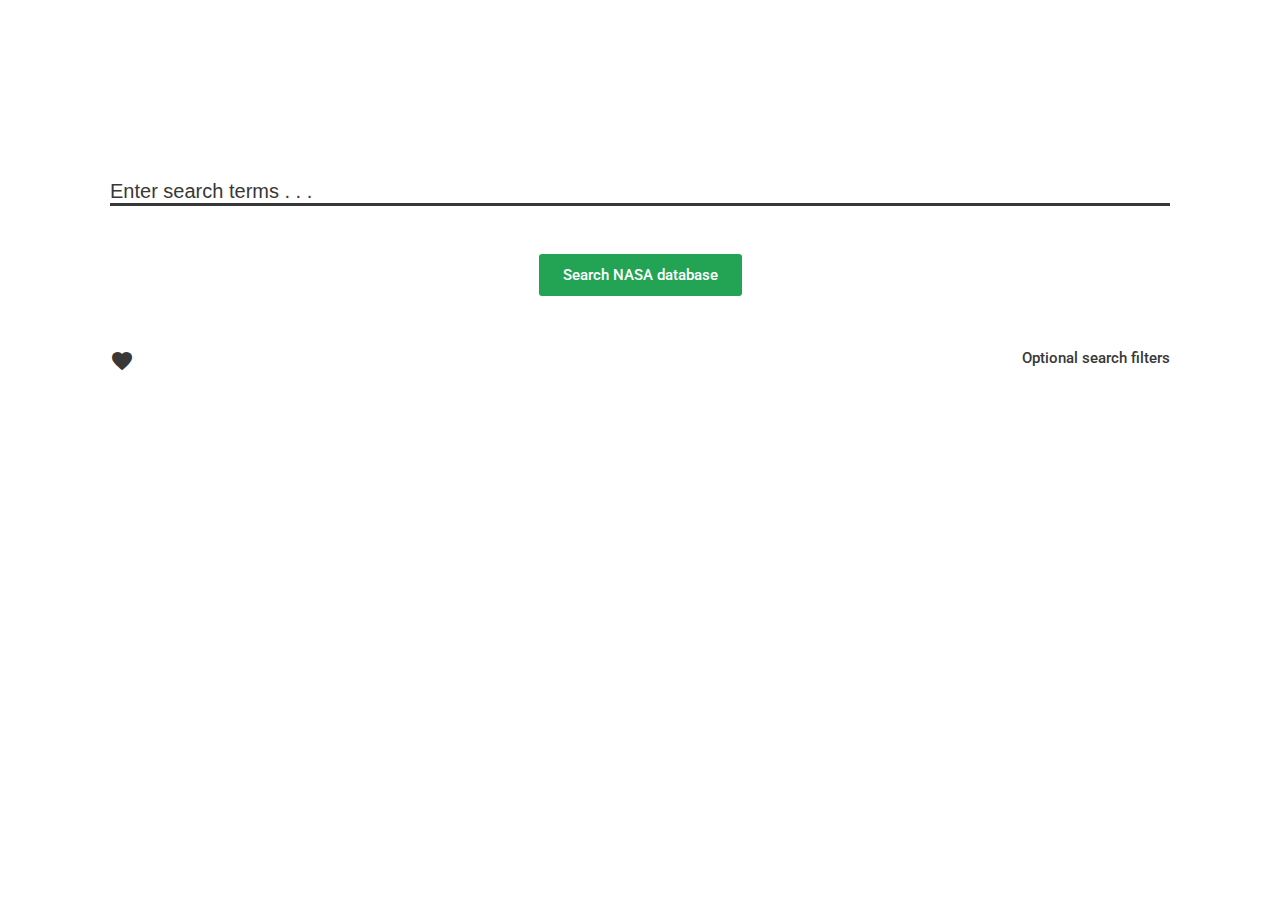
==== NasaWebApi.html @ d0678ba8 "initial commit" ====
<html>
    <head>
        <link rel="stylesheet"
            href="https://fonts.googleapis.com/icon?family=Material+Icons">
        <link rel="stylesheet" href="NasaWebApi.css">
        <script
            src="https://ajax.googleapis.com/ajax/libs/jquery/3.4.1/jquery.min.js"></script>
        <script src="NasaWebApi.js"></script>
    </head>

    <body>
        <div id="body-container">
            <div class="widget-container">
                <center>
                    <input class="text-input" id="searchform"
                        value="Enter search terms . . .">
                </center>
            </div>
            <div class="widget-container button-wrapper">
                <center>
                    <a href="#" class="button"
                        role="button" id="button-nasa-api">
                        <span class="button-text">Search NASA database</span>
                    </a>
                </center>
            </div>
            <div class="widget-container">
                <div id="search-modal" class="modal">
                    <!-- Modal content -->
                    <div id="search-modal-content" class="modal-content">
                        <center>
                            <span id="search-close" class="close">×</span>
                            <div id="search-modal-title">Optional
                                search filters</div>

                            <div class="search-filter-text">Year bounds: </div>
                            <div class="search-description">The start and end
                                years as a bound for your search. You can
                                specify one, both, or neither.</div>
                            <input id="search-modal-start-date-created"
                                class="text-input search-text-input"
                                onfocus="this.value=''">
                            <input id="search-modal-end-date-created"
                                class="text-input search-text-input"
                                onfocus="this.value=''">
                            <div class="search-filter-text">Center: </div>
                            <div class="search-description">The NASA center
                                associated with your search.</div>
                            <input id="search-modal-center" class="text-input
                                search-text-input"
                                onfocus="this.value=''">
                            <div class="search-filter-text">Keywords: </div>
                            <div class="search-description">Separate your values
                                by commas.</div>
                            <input id="search-modal-keywords"
                                class="text-input search-text-input"
                                onfocus="this.value=''">
                        </center>
                        <div data-id="fcde912" class="elementor-element
                            elementor-element-fcde912 elementor-align-center
                            elementor-widget elementor-widget-button"
                            data-element_type="button.default"
                            id="apply-search-button">

                            <div class="elementor-widget-container">
                                <div class="elementor-button-wrapper">
                                    <a class="elementor-button-link
                                        elementor-button elementor-size-sm"
                                        role="button">
                                        <span
                                            class="elementor-button-content-wrapper">
                                            <span class="elementor-button-text">
                                                Apply
                                            </span>
                                        </span>
                                    </a>
                                </div>
                            </div>
                        </div>
                    </div>
                </div>
                <i class="material-icons" selected="false" id="favorites">favorite</i>
                <span id="clear-button-container">
                    <a class="text" id="clear-button">Clear favorites</a>
                </span>
                <span class="right-align">
                    <a class="text" id="optional-search-filters-text">Optional
                        search filters</a>
                </span>
            </div>
            <div class="widget-container">
                <div id="modal" class="modal">
                    <!-- Modal content -->
                    <div id="modal-content" class="modal-content">
                        <img id="modal-image" class="modal-media"
                            onerror="imgNotFound(this)">
                        <audio id="modal-audio" class="modal-media"
                            onerror="imgNotFound(this)" controls>
                            <source id="audio-source" type="audio/mpeg">
                            Your browser does not support the audio tag
                        </audio>
                        <video id="modal-video" class="modal-media"
                            onerror="imgNotFound(this)" controls>
                            <source id="video-source" type="video/mp4">
                            Your browser does not support the video tag
                        </video>
                        <span id="close-button" class="close">&times;</span>
                        <div id="modal-title" style="font-weight: 900;font-size:
                            60"></div>
                        <div id="modal-description"></div>
                        <span style="font-weight: 700;">Date created: </span>
                        <div id="modal-date-created"></div>
                        <span style="font-weight: 700;">Center: </span>
                        <div id="modal-center"></div>
                        <span style="font-weight: 700;">Keywords: </span>
                        <div id="modal-keywords"></div>
                        <i class="material-icons" id="favorite-button">favorite</i>
                        <!-- The following is the button -->
                        <div data-id="fcde912" class="elementor-element
                            elementor-element-fcde912
                            elementor-align-center elementor-widget
                            elementor-widget-button"
                            data-element_type="button.default"
                            id="find-similar-button">
                            <div class="elementor-widget-container">
                                <div class="elementor-button-wrapper">
                                    <a href="#" class="elementor-button-link
                                        elementor-button elementor-size-sm"
                                        role="button" id="button-nasa-api">
                                        <span
                                            class="elementor-button-content-wrapper">
                                            <span class="elementor-button-text">
                                                Find similar by keywords
                                            </span>
                                        </span>
                                    </a>
                                </div>
                            </div>
                        </div>


                    </div>

                </div>
            </div>
            <div class="widget-container">
                <link rel="stylesheet"
                    href="https://use.fontawesome.com/releases/v5.8.1/css/all.css"
                    integrity="sha384-50oBUHEmvpQ+1lW4y57PTFmhCaXp0ML5d60M1M7uH2+nqUivzIebhndOJK28anvf"
                    crossorigin="anonymous">
                <p id="metadata"></p>
                <p id="favorites-metadata"></p>
                <i id="prev-button" class="fas fa-arrow-left"
                    onclick="sendHTTP(goPrev(), parseResponse);"></i>
                <i id="next-button" class="fas fa-arrow-right"
                    onclick="sendHTTP(goNext(), parseResponse);"></i>
            </div>

            <!-- The grid to contain grid items -->
            <center>
                <div id="grid" class="grid">
                </div>
            </center>
            <center>
                <div id="favorite-grid" class="grid">
                </div>
            </center>
        </div>
    </body>

</html>
---- NasaWebApi.css ----
@import url('https://fonts.googleapis.com/css?family=Roboto&display=swap');
@import url('https://fonts.googleapis.com/icon?family=Material+Icons');
:root {
    --main: #23a455;
    --main-accent: #61ce70;
    --main-bg: #fefefe;
    --second: #383838;
    --second-accent: #808080;
}

/* ---- general ---- */

body {
    text-align: center;
}

* {
    text-decoration: none;
    margin: 0;
    padding: 0;
    font-weight: 500;
    font-size: 15px;
    color: var(--second);
}

#body-container {
    padding: 80px;
    padding-top: 150px;
}

.widget-container {
    padding: 30px;
    font-family: "Roboto", Sans-serif;
}

.button {
    background-color: var(--main);
    border-radius: 3px;
    transition: 0.3s;
    box-sizing: border-box;
    padding: 12px 24px;
}

.button:hover {
    background-color: var(--main-accent);
}

.button-text {
    color: white;
}

@keyframes borderForward {
    from {
        border-bottom-style: solid;
    }
    to {
        border-color: var(--main-accent);
    }
}

@keyframes borderBackward {
    from {
        border-color: var(--main-accent);
    }
    to {
        border-color: var(--second);
    }
}

.text-input {
    text-align: left;
    color: var(--second);
    border: none;
    border-bottom-style: solid;
    animation-name: borderBackward;
    animation-duration: 0.5s;
    animation-fill-mode: forwards;
}

.text-input:focus {
    outline: none;
    animation-name: borderForward;
    animation-duration: 0.5s;
    animation-fill-mode: forwards;
}

/* ---- search bar ---- */

#searchform {
    font-size: 20px;
    width: 100%;
}

/* ---- menu items ---- */

.text {
    color: var(--second);
    font-family: Roboto;
    font-weight: 500;
    font-size: 15px;
}

.right-align {
    text-align: right;
}

/* ---- search filter modal ---- */

#optional-search-filters-text {
    float: right;
    margin-top: 5px;
    transition: 0.25s ease-in-out;
}

#optional-search-filters-text:hover {
    color: var(--main-accent);
    cursor: pointer;
}

#search-modal-content {
    width: 60%;
    margin: 25% auto;
}

#search-modal-start-date-created {
    width: 20%;
}

#search-modal-end-date-created {
    width: 20%;
}

#search-modal-center {
    width: 41%;
}

#search-modal-keywords {
    width: 60%;
}

#search-modal-title {
    font-size: 25px;
    font-weight: 900;
    color: var(--main);
    padding-bottom: 15px;
    text-decoration: underline;
}

.search-filter-text {
    font-size: 20px;
    font-weight: bold;
    padding-bottom: 5px;
    padding-top: 10px;
}

.search-description {
    font-size: 15px;
    font-weight: 100;
    padding-bottom: 20px;
}

.search-filter-text, .search-description {
    color: var(--second);
}

#favorites {
    clear: left;
    float: left;
    margin-top: 5px;
}

#favorites[selected="false"] {
    color: var(--second);
    transition: 0.25s ease-in-out;
}

#favorites[selected="false"]:hover {
    color: var(--main-accent);
    cursor: pointer;
}

#favorites[selected="true"] {
    color: var(--main-accent);
}

#favorites[selected="true"]:hover {
    cursor: pointer;
}

#clear-button {
    opacity: 0;
    position: absolute;
    float: left;
    transition: 0.25s ease-in-out;
    display: inline-block;
    /*margin-left: 10px;*/
    margin-top: 5px;
    /*display: none;*/
}

#clear-button:hover {
    color: var(--main-accent);
    cursor: pointer;
}

/*clearfix */

.grid {
    column-count: 3;
    column-gap: 1em;
}

.grid:after {
    content: '';
    display: inline-block;
    clear: both;
}

/* ---- grid-item ---- */

.grid-item {
    background-color: #000000;
    opacity: 1;
    width: auto;
    height: auto;
    margin: 0 0 1em;
    transition: 0.3s;
    /*float: left;*/
    display: inline-block;
    cursor: pointer;
    /*border: 2px solid #333;*/
    /*border-color: hsla(0, 0%, 0%, 0.5);*/
    border-radius: 5px;
}

.grid-item:hover {
    box-shadow: 0px 0px 10px 4px rgba(0, 0, 0, 0.2);
    transform: scale(1.07);
    cursor: pointer;
}

.grid-item img {
    display: block;
    width: auto;
    object-fit: scale-down;
    border-radius: 5px;
    transition: 0.3s ease;
}

.grid-item:hover img {
    opacity: 0.3;
}

.grid-item .overlayTitle {
    display: none;
    transition: 0.3s linear;
    text-align: left;
    user-select: none;
    pointer-events: none;
}

.grid-item:hover .overlayTitle {
    display: block;
}

/* ---- Next and Previous ---- */

#next-button {
    display: none;
    color: var(--second);
    float: right;
    font-size: 30px;
    transition: 0.25s ease-in-out;
}

#next-button:hover {
    color: var(--main-accent);
    cursor: pointer;
}

#prev-button {
    display: none;
    color: var(--second);
    float: left;
    font-size: 30px;
    transition: 0.25s ease-in-out;
}

#prev-button:hover {
    color: var(--main-accent);
    cursor: pointer;
}

/* ---- The Modal (background) ---- */

.modal {
    display: none;
    /* Hidden by default */
    position: fixed;
    /* Stay in place */
    z-index: 10;
    /* Sit on top */
    left: 0;
    top: 0;
    width: 100%;
    /* Full width */
    height: 100%;
    /* Full height */
    /* Enable scroll if needed */
    background-color: rgb(0, 0, 0);
    /* Fallback color */
    background-color: rgba(0, 0, 0, 0.4);
    /* Black w/ opacity */
    -webkit-animation-name: fadeIn;
    /* Fade in the background */
    -webkit-animation-duration: 0.4s;
    animation-name: fadeIn;
    animation-duration: 0.4s
}

/* Modal Content/Box */

.modal-content {
    background-color: var(--main-bg);
    margin: 15% auto;
    /* 15% from the top and centered */
    padding: 20px;
    width: 80%;
    /* Could be more or less, depending on screen size */
    height: auto;
    overflow: auto;
    max-height: 600px;
    text-align: left;
    border-radius: 5px;
}

/*Style for media inside modal content*/

.modal-media {
    display: none;
    object-fit: scale-down;
    min-height: 400px;
    max-height: 400px;
    max-width: 400px;
    float: left;
    padding: 7px;
    padding-right: 14px;
}

.modal-media::after {
    content: "";
    clear: both;
    display: table;
}

/* The Close Button */

.close {
    color: #aaa;
    float: right;
    font-size: 28px;
    font-weight: bold;
    display: none;
}

.close:hover, .close:focus {
    color: black;
    text-decoration: none;
    cursor: pointer;
}

.overlay {
    width: auto;
    height: auto;
    opacity: 1;
    color: #000;
}

.grid-item:hover .overlay {
    opacity: 0.75;
}

.overlayTitle {
    color: white;
    font-size: auto;
    position: absolute;
    bottom: 0px;
    left: 10px;
}

#favorite-button[selected="false"] {
    /*display: none;*/
    color: var(--second);
    transition: 0.25s ease-in-out;
    /*float: left;*/
}

#favorite-button[selected="false"]:hover {
    color: var(--main-accent);
    cursor: pointer;
}

#favorite-button[selected="true"] {
    /*display: none;*/
    color: var(--main-accent);
    /*float: left;*/
}

#favorite-button[selected="true"]:hover {
    cursor: pointer;
}

#favorite-grid {
    display: none;
}
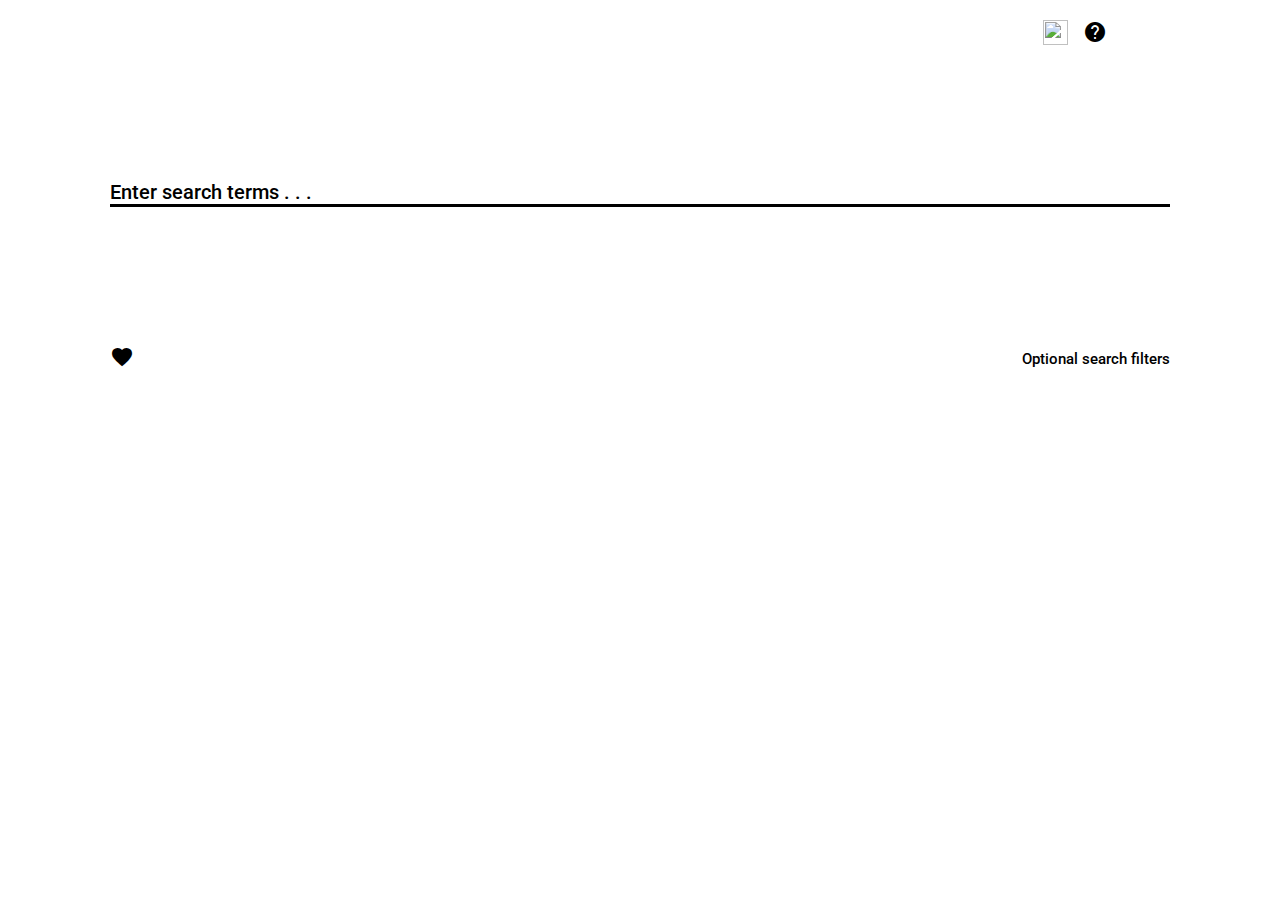
==== commit c43d75fb: "Style changes" ====
--- a/NasaWebApi.html
+++ b/NasaWebApi.html
@@ -1,171 +1,143 @@
 <html>
-    <head>
-        <link rel="stylesheet"
-            href="https://fonts.googleapis.com/icon?family=Material+Icons">
-        <link rel="stylesheet" href="NasaWebApi.css">
-        <script
-            src="https://ajax.googleapis.com/ajax/libs/jquery/3.4.1/jquery.min.js"></script>
-        <script src="NasaWebApi.js"></script>
-    </head>
 
-    <body>
-        <div id="body-container">
-            <div class="widget-container">
-                <center>
-                    <input class="text-input" id="searchform"
-                        value="Enter search terms . . .">
-                </center>
+<head>
+    <link rel="stylesheet" href="https://fonts.googleapis.com/icon?family=Material+Icons">
+    <link id="theme" rel="stylesheet" href="regularTheme.css">
+    <link rel="stylesheet" href="NasaWebApi.css">
+    <script src="https://ajax.googleapis.com/ajax/libs/jquery/3.4.1/jquery.min.js"></script>
+    <script src="NasaWebApi.js"></script>
+</head>
+
+<body>
+    <div id="header">
+        <div id="toggle-switch-ring">
+            <div id="toggle-switch" selected="false">
             </div>
-            <div class="widget-container button-wrapper">
-                <center>
-                    <a href="#" class="button"
-                        role="button" id="button-nasa-api">
-                        <span class="button-text">Search NASA database</span>
-                    </a>
-                </center>
+        </div>
+        <i class="material-icons" selected="false" id="help-icon">help</i>
+        <a href="https://github.com/tklightningfast/nasa-web-api" target="_blank">
+            <img src="images/GitHub-Logos/GitHub_Logo.png" height="25px" id="github-logo">
+        </a>
+
+    </div>
+    <div id="body-container">
+        <div class="widget-container">
+            <center>
+                <input class="text-input" id="searchform" value="Enter search terms . . .">
+            </center>
+        </div>
+        <div class="widget-container button-wrapper">
+            <center>
+                <a href="#" class="button" role="button" id="button-nasa-api">
+                    <span class="button-text">Search NASA database</span>
+                </a>
+
+            </center>
+        </div>
+        <div class="widget-container">
+            <div id="search-modal" class="modal">
+                <!-- Modal content -->
+                <div id="search-modal-content" class="modal-content">
+                    <center>
+                        <div id="search-modal-title">Optional
+                            search filters</div>
+
+                        <div class="search-filter-text">Year bounds: </div>
+                        <div class="search-description">The start and end
+                            years as a bound for your search. You can
+                            specify one, both, or neither.</div>
+                        <input id="search-modal-start-date-created" class="text-input search-text-input"
+                            onfocus="this.value=''">
+                        <input id="search-modal-end-date-created" class="text-input search-text-input"
+                            onfocus="this.value=''">
+                        <div class="search-filter-text">Center: </div>
+                        <div class="search-description">The NASA center
+                            associated with your search.</div>
+                        <input id="search-modal-center" class="text-input
+                                search-text-input" onfocus="this.value=''">
+                        <div class="search-filter-text">Keywords: </div>
+                        <div class="search-description">Separate your values
+                            by commas.</div>
+                        <input id="search-modal-keywords" class="text-input search-text-input" onfocus="this.value=''">
+                        <div class="widget-container button-wrapper">
+                            <center>
+                                <a href="#" class="button" role="button" id="apply-search-button">
+                                    <span class="button-text">Apply</span>
+                                </a>
+                            </center>
+                        </div>
+                    </center>
+                </div>
             </div>
-            <div class="widget-container">
-                <div id="search-modal" class="modal">
-                    <!-- Modal content -->
-                    <div id="search-modal-content" class="modal-content">
-                        <center>
-                            <span id="search-close" class="close">×</span>
-                            <div id="search-modal-title">Optional
-                                search filters</div>
-
-                            <div class="search-filter-text">Year bounds: </div>
-                            <div class="search-description">The start and end
-                                years as a bound for your search. You can
-                                specify one, both, or neither.</div>
-                            <input id="search-modal-start-date-created"
-                                class="text-input search-text-input"
-                                onfocus="this.value=''">
-                            <input id="search-modal-end-date-created"
-                                class="text-input search-text-input"
-                                onfocus="this.value=''">
-                            <div class="search-filter-text">Center: </div>
-                            <div class="search-description">The NASA center
-                                associated with your search.</div>
-                            <input id="search-modal-center" class="text-input
-                                search-text-input"
-                                onfocus="this.value=''">
-                            <div class="search-filter-text">Keywords: </div>
-                            <div class="search-description">Separate your values
-                                by commas.</div>
-                            <input id="search-modal-keywords"
-                                class="text-input search-text-input"
-                                onfocus="this.value=''">
-                        </center>
-                        <div data-id="fcde912" class="elementor-element
-                            elementor-element-fcde912 elementor-align-center
-                            elementor-widget elementor-widget-button"
-                            data-element_type="button.default"
-                            id="apply-search-button">
-
-                            <div class="elementor-widget-container">
-                                <div class="elementor-button-wrapper">
-                                    <a class="elementor-button-link
-                                        elementor-button elementor-size-sm"
-                                        role="button">
-                                        <span
-                                            class="elementor-button-content-wrapper">
-                                            <span class="elementor-button-text">
-                                                Apply
-                                            </span>
-                                        </span>
-                                    </a>
-                                </div>
-                            </div>
-                        </div>
-                    </div>
-                </div>
-                <i class="material-icons" selected="false" id="favorites">favorite</i>
-                <span id="clear-button-container">
-                    <a class="text" id="clear-button">Clear favorites</a>
-                </span>
-                <span class="right-align">
-                    <a class="text" id="optional-search-filters-text">Optional
-                        search filters</a>
-                </span>
-            </div>
-            <div class="widget-container">
-                <div id="modal" class="modal">
-                    <!-- Modal content -->
-                    <div id="modal-content" class="modal-content">
-                        <img id="modal-image" class="modal-media"
-                            onerror="imgNotFound(this)">
-                        <audio id="modal-audio" class="modal-media"
-                            onerror="imgNotFound(this)" controls>
+            <i class="material-icons" selected="false" id="favorites">favorite</i>
+            <span id="clear-button-container">
+                <a class="text" id="clear-button">Clear favorites</a>
+            </span>
+            <span class="right-align">
+                <a class="text" id="optional-search-filters-text">Optional
+                    search filters</a>
+            </span>
+        </div>
+        <div>
+            <div id="modal" class="modal" visible="false">
+                <!-- Modal content -->
+                <div id="modal-content" class="modal-content">
+                    <div class="modal-media-container">
+                        <img id="modal-image" class="modal-media" onerror="imgNotFound(this)">
+                        <audio id="modal-audio" class="modal-media" onerror="imgNotFound(this)" controls>
                             <source id="audio-source" type="audio/mpeg">
                             Your browser does not support the audio tag
                         </audio>
-                        <video id="modal-video" class="modal-media"
-                            onerror="imgNotFound(this)" controls>
+                        <video id="modal-video" class="modal-media" onerror="imgNotFound(this)" controls>
                             <source id="video-source" type="video/mp4">
                             Your browser does not support the video tag
                         </video>
+                    </div>
+                    <div class="modal-text">
                         <span id="close-button" class="close">&times;</span>
-                        <div id="modal-title" style="font-weight: 900;font-size:
-                            60"></div>
-                        <div id="modal-description"></div>
-                        <span style="font-weight: 700;">Date created: </span>
-                        <div id="modal-date-created"></div>
-                        <span style="font-weight: 700;">Center: </span>
-                        <div id="modal-center"></div>
-                        <span style="font-weight: 700;">Keywords: </span>
-                        <div id="modal-keywords"></div>
-                        <i class="material-icons" id="favorite-button">favorite</i>
-                        <!-- The following is the button -->
-                        <div data-id="fcde912" class="elementor-element
-                            elementor-element-fcde912
-                            elementor-align-center elementor-widget
-                            elementor-widget-button"
-                            data-element_type="button.default"
-                            id="find-similar-button">
-                            <div class="elementor-widget-container">
-                                <div class="elementor-button-wrapper">
-                                    <a href="#" class="elementor-button-link
-                                        elementor-button elementor-size-sm"
-                                        role="button" id="button-nasa-api">
-                                        <span
-                                            class="elementor-button-content-wrapper">
-                                            <span class="elementor-button-text">
-                                                Find similar by keywords
-                                            </span>
-                                        </span>
-                                    </a>
-                                </div>
-                            </div>
+                        <div id="modal-title"></div>
+                        <div id="modal-description" class="search-description"></div>
+                        <span class="search-filter-text">Date created: </span>
+                        <div id="modal-date-created" class="search-description"></div>
+                        <span class="search-filter-text">Center: </span>
+                        <div id="modal-center" class="search-description"></div>
+                        <span class="search-filter-text">Keywords: </span>
+                        <div id="modal-keywords" class="search-description"></div>
+                        <div class="button-wrapper" id="modal-buttons">
+                            <span id="favorite-button-container">
+                                <i class="material-icons" id="favorite-button">favorite</i>
+                            </span>
+
+                            <a href="#" class="button" role="button" id="find-similar-button">
+                                <span class="button-text">Find similar by keywords</span>
+                            </a>
                         </div>
-
-
                     </div>
 
                 </div>
+
             </div>
-            <div class="widget-container">
-                <link rel="stylesheet"
-                    href="https://use.fontawesome.com/releases/v5.8.1/css/all.css"
-                    integrity="sha384-50oBUHEmvpQ+1lW4y57PTFmhCaXp0ML5d60M1M7uH2+nqUivzIebhndOJK28anvf"
-                    crossorigin="anonymous">
-                <p id="metadata"></p>
-                <p id="favorites-metadata"></p>
-                <i id="prev-button" class="fas fa-arrow-left"
-                    onclick="sendHTTP(goPrev(), parseResponse);"></i>
-                <i id="next-button" class="fas fa-arrow-right"
-                    onclick="sendHTTP(goNext(), parseResponse);"></i>
+        </div>
+        <div class="widget-container">
+            <link rel="stylesheet" href="https://use.fontawesome.com/releases/v5.8.1/css/all.css"
+                integrity="sha384-50oBUHEmvpQ+1lW4y57PTFmhCaXp0ML5d60M1M7uH2+nqUivzIebhndOJK28anvf"
+                crossorigin="anonymous">
+            <p id="metadata"></p>
+            <p id="favorites-metadata"></p>
+            <i id="prev-button" class="fas fa-arrow-left" onclick="sendHTTP(goPrev(), parseResponse);"></i>
+            <i id="next-button" class="fas fa-arrow-right" onclick="sendHTTP(goNext(), parseResponse);"></i>
+        </div>
+
+        <!-- The grid to contain grid items -->
+        <center>
+            <div id="grid" class="grid">
             </div>
-
-            <!-- The grid to contain grid items -->
-            <center>
-                <div id="grid" class="grid">
-                </div>
-            </center>
-            <center>
-                <div id="favorite-grid" class="grid">
-                </div>
-            </center>
-        </div>
-    </body>
+        </center>
+        <center>
+            <div id="favorite-grid" class="grid">
+            </div>
+        </center>
+    </div>
+</body>
 
 </html>--- a/NasaWebApi.css
+++ b/NasaWebApi.css
@@ -1,36 +1,31 @@
 @import url('https://fonts.googleapis.com/css?family=Roboto&display=swap');
 @import url('https://fonts.googleapis.com/icon?family=Material+Icons');
-:root {
-    --main: #23a455;
-    --main-accent: #61ce70;
-    --main-bg: #fefefe;
-    --second: #383838;
-    --second-accent: #808080;
-}
-
 /* ---- general ---- */
 
 body {
     text-align: center;
+    background-color: var(--main-bg);
 }
 
 * {
     text-decoration: none;
+    background: none;
     margin: 0;
     padding: 0;
     font-weight: 500;
     font-size: 15px;
+    font-family: "Roboto", Sans-serif;
     color: var(--second);
 }
 
 #body-container {
     padding: 80px;
-    padding-top: 150px;
+    padding-top: 70px;
 }
 
 .widget-container {
     padding: 30px;
-    font-family: "Roboto", Sans-serif;
+    overflow: auto;
 }
 
 .button {
@@ -84,6 +79,54 @@
     animation-fill-mode: forwards;
 }
 
+/* ---- Header ---- */
+
+#header {
+    width: 80%;
+    height: 40px;
+    padding-top: 20px;
+    padding-bottom: 20px;
+    text-align: right;
+    margin: auto;
+}
+
+#help-icon {
+    float: right;
+    margin-left: 15px;
+}
+
+#toggle-switch-ring {
+    display: flex;
+    float: right;
+    flex-shrink: 0;
+    height: 14px;
+    width: 26px;
+    border-radius: 44px;
+    padding: 2px;
+    margin-top: 3px;
+    margin-left: 15px;
+    box-sizing: content-box;
+    background: var(--dark-bg);
+    cursor: pointer;
+}
+
+#toggle-switch {
+    width: 14px;
+    height: 14px;
+    border-radius: 44px;
+    background: var(--main-accent);
+}
+
+#toggle-switch[selected="true"] {
+    transition: transform 200ms ease-out 0s, background 200ms ease-out 0s;
+    transform: translateX(12px) translateY(0px);
+}
+
+#toggle-switch[selected="false"] {
+    transition: transform 200ms ease-out 0s, background 200ms ease-out 0s;
+    transform: translateX(0px) translateY(0px);
+}
+
 /* ---- search bar ---- */
 
 #searchform {
@@ -117,11 +160,6 @@
     cursor: pointer;
 }
 
-#search-modal-content {
-    width: 60%;
-    margin: 25% auto;
-}
-
 #search-modal-start-date-created {
     width: 20%;
 }
@@ -138,12 +176,15 @@
     width: 60%;
 }
 
-#search-modal-title {
-    font-size: 25px;
+#search-modal-title, #modal-title {
+    font-size: 35px;
     font-weight: 900;
-    color: var(--main);
-    padding-bottom: 15px;
-    text-decoration: underline;
+    padding-bottom: 20px;
+}
+
+.search-text-input {
+    margin-left: 5px;
+    margin-right: 5px;
 }
 
 .search-filter-text {
@@ -166,24 +207,24 @@
 #favorites {
     clear: left;
     float: left;
-    margin-top: 5px;
-}
-
-#favorites[selected="false"] {
-    color: var(--second);
-    transition: 0.25s ease-in-out;
-}
-
-#favorites[selected="false"]:hover {
-    color: var(--main-accent);
-    cursor: pointer;
-}
-
-#favorites[selected="true"] {
-    color: var(--main-accent);
-}
-
-#favorites[selected="true"]:hover {
+    /* margin-top: 5px; */
+}
+
+.material-icons[selected="false"] {
+    color: var(--second);
+    transition: 0.25s ease-in-out;
+}
+
+.material-icons[selected="false"]:hover {
+    color: var(--main-accent);
+    cursor: pointer;
+}
+
+.material-icons[selected="true"] {
+    color: var(--main-accent);
+}
+
+.material-icons[selected="true"]:hover {
     cursor: pointer;
 }
 
@@ -241,7 +282,8 @@
 
 .grid-item img {
     display: block;
-    width: auto;
+    /* width: 32.3%;
+    height: 100%; */
     object-fit: scale-down;
     border-radius: 5px;
     transition: 0.3s ease;
@@ -311,46 +353,82 @@
     /* Fallback color */
     background-color: rgba(0, 0, 0, 0.4);
     /* Black w/ opacity */
+    justify-content: center;
+}
+
+.modal[visible="true"] {
+    display: flex;
     -webkit-animation-name: fadeIn;
     /* Fade in the background */
     -webkit-animation-duration: 0.4s;
     animation-name: fadeIn;
-    animation-duration: 0.4s
+    animation-duration: 0.4s;
+    align-items: center;
+}
+
+@keyframes fadeIn {
+    0% {
+        opacity: 0;
+    }
+    100% {
+        opacity: 1;
+    }
+}
+
+.modal[visible="false"] {
+    display: none;
 }
 
 /* Modal Content/Box */
 
 .modal-content {
+    display: inline-flex;
     background-color: var(--main-bg);
-    margin: 15% auto;
-    /* 15% from the top and centered */
+    /* max-width: 80%; */
+    /* Could be more or less, depending on screen size */
+    /* height: auto; */
+    overflow: auto;
+    max-height: 85%;
     padding: 20px;
-    width: 80%;
-    /* Could be more or less, depending on screen size */
-    height: auto;
-    overflow: auto;
-    max-height: 600px;
+    text-align: center;
+    border-radius: 5px;
+}
+
+/*Style for media inside modal content*/
+
+.modal-media-container {
+    display: inline-block;
+    /* justify-content: center; */
+    /* float: left; */
+    max-height: 100%;
+    max-width: 40%;
+    margin: 0;
+    margin-right: 20px;
+    text-align: center;
+    align-items: center;
+    vertical-align: top;
+}
+
+.modal-media {
+    display: none;
+    object-fit: contain;
+    width: 100%;
+    /* max-height: 100%; */
+    margin: auto;
+}
+
+.modal-text {
+    display: inline-block;
     text-align: left;
-    border-radius: 5px;
-}
-
-/*Style for media inside modal content*/
-
-.modal-media {
-    display: none;
-    object-fit: scale-down;
-    min-height: 400px;
-    max-height: 400px;
     max-width: 400px;
-    float: left;
-    padding: 7px;
-    padding-right: 14px;
-}
-
-.modal-media::after {
-    content: "";
-    clear: both;
-    display: table;
+    vertical-align: top;
+}
+
+#modal-buttons {
+    height: 60px;
+    margin: 0 auto;
+    padding: 10px 0;
+    text-align: center;
 }
 
 /* The Close Button */
@@ -382,12 +460,17 @@
 
 .overlayTitle {
     color: white;
-    font-size: auto;
+    font-size: 20px;
     position: absolute;
     bottom: 0px;
     left: 10px;
 }
 
+#favorite-button-container {
+    padding-top: 15px;
+    height: 100%;
+}
+
 #favorite-button[selected="false"] {
     /*display: none;*/
     color: var(--second);
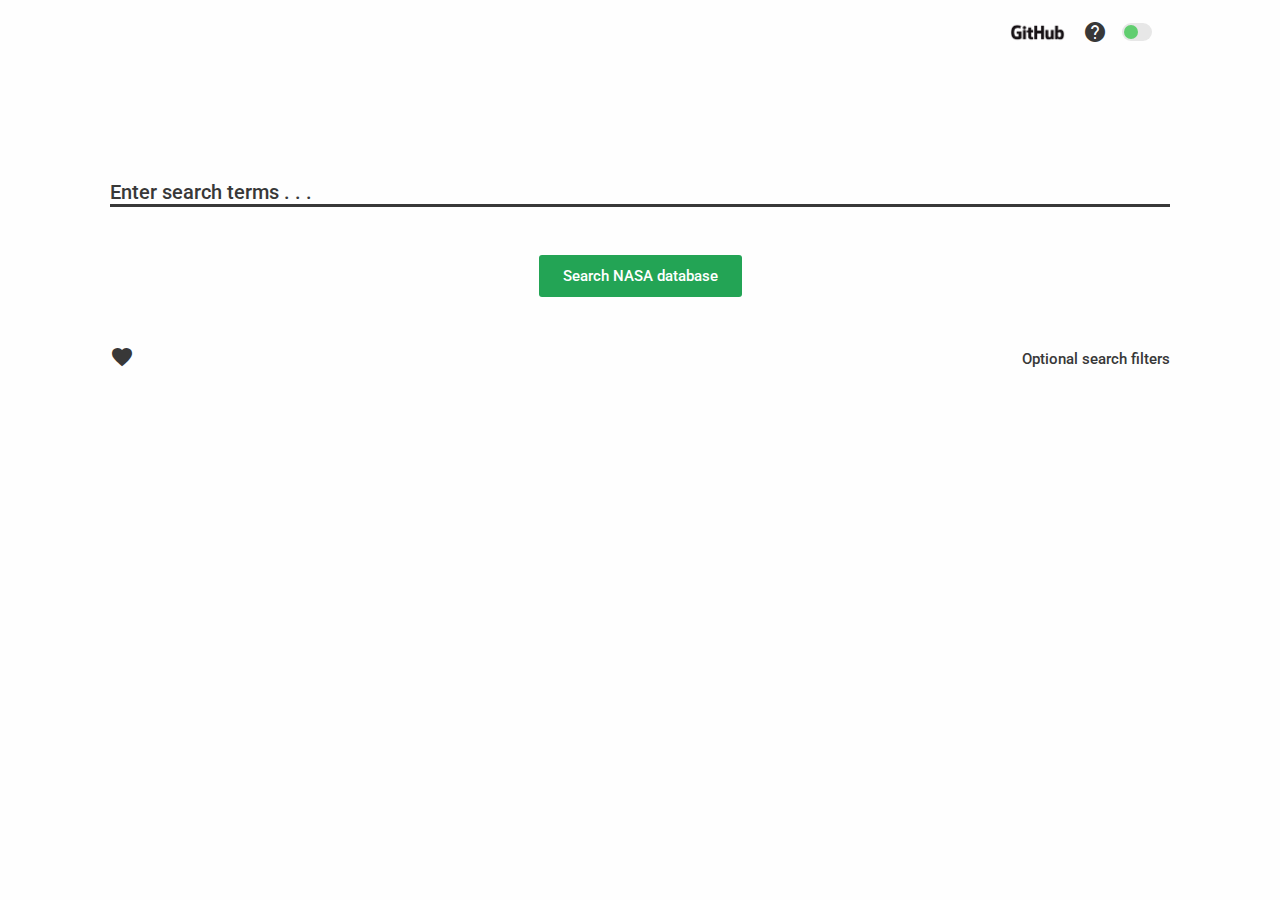
==== commit 8247169f: "Restructuring folders" ====
--- a/NasaWebApi.html
+++ b/NasaWebApi.html
@@ -2,10 +2,11 @@
 
 <head>
     <link rel="stylesheet" href="https://fonts.googleapis.com/icon?family=Material+Icons">
-    <link id="theme" rel="stylesheet" href="regularTheme.css">
-    <link rel="stylesheet" href="NasaWebApi.css">
+    <link rel="stylesheet" href="https://cdnjs.cloudflare.com/ajax/libs/font-awesome/4.7.0/css/font-awesome.min.css">
+    <link id="theme" rel="stylesheet" href="assets/css/regularTheme.css">
+    <link rel="stylesheet" href="assets/css/NasaWebApi.css">
     <script src="https://ajax.googleapis.com/ajax/libs/jquery/3.4.1/jquery.min.js"></script>
-    <script src="NasaWebApi.js"></script>
+    <script src="assets/js/NasaWebApi.js"></script>
 </head>
 
 <body>
@@ -15,8 +16,43 @@
             </div>
         </div>
         <i class="material-icons" selected="false" id="help-icon">help</i>
+        <div id="info-modal" class="modal" visible="false">
+            <!-- Modal content -->
+            <div id="info-modal-content" class="modal-content">
+                <i class="fas fa-rocket"></i>
+                <div class="info-modal-text-container">
+                    This tool lets you access NASA's image and video library, by using NASA's media API. You can search
+                    for any terms in the search bar and filter your results using the optional search filters. Clicking
+                    on a result opens a modal that contains various information about the image.
+                </div>
+                <i class="fas fa-heart"></i>
+                <div class="info-modal-text-container">
+                    To save images for later, you
+                    can favorite them by clicking on the heart icon in their description box.
+                    To see your favorited pictures, click the heart
+                    icon, and to get out of the favorites, click the heart icon again.
+                </div>
+                <i class="fas fa-search"></i>
+                <div class="info-modal-text-container">
+                    The optional search filters let you specify dates to bound the picture by, keywords that you may
+                    want
+                    and which NASA center you want the images to be from.
+                    You can also search for
+                    similar images to a result you're looking at using the "Find Similar by Keywords" button.
+                </div>
+                <i class="fas fa-star"></i>
+                <div class="info-modal-text-container">
+                    Finally, you can share any of the images to facebook or pinterest if you wish.
+                    To see the source code for the
+                    project, the Github link for the project is on the top right. There's also a toggle that switches
+                    the
+                    website to dark mode.
+                </div>
+            </div>
+
+        </div>
         <a href="https://github.com/tklightningfast/nasa-web-api" target="_blank">
-            <img src="images/GitHub-Logos/GitHub_Logo.png" height="25px" id="github-logo">
+            <img src="assets/images/GitHub-Logos/GitHub_Logo.png" height="25px" id="github-logo">
         </a>
 
     </div>
@@ -35,7 +71,7 @@
             </center>
         </div>
         <div class="widget-container">
-            <div id="search-modal" class="modal">
+            <div id="search-modal" class="modal" visible="false">
                 <!-- Modal content -->
                 <div id="search-modal-content" class="modal-content">
                     <center>
@@ -92,26 +128,39 @@
                             <source id="video-source" type="video/mp4">
                             Your browser does not support the video tag
                         </video>
+                        <div id="modal-buttons">
+                            <i class="material-icons" id="favorite-button">favorite</i>
+                            <a id="facebook-share" target="_blank">
+                                <i class="fab material-icons fa-facebook"></i>
+                            </a>
+                            <a id="pinterest-share" target="_blank">
+                                <i class="fab material-icons fa-pinterest"></i>
+                            </a>
+                        </div>
                     </div>
                     <div class="modal-text">
                         <span id="close-button" class="close">&times;</span>
                         <div id="modal-title"></div>
-                        <div id="modal-description" class="search-description"></div>
-                        <span class="search-filter-text">Date created: </span>
-                        <div id="modal-date-created" class="search-description"></div>
-                        <span class="search-filter-text">Center: </span>
-                        <div id="modal-center" class="search-description"></div>
-                        <span class="search-filter-text">Keywords: </span>
-                        <div id="modal-keywords" class="search-description"></div>
-                        <div class="button-wrapper" id="modal-buttons">
-                            <span id="favorite-button-container">
-                                <i class="material-icons" id="favorite-button">favorite</i>
-                            </span>
-
+                        <span id="modal-description" class="search-description"></span>
+                        <div class="modal-text-container">
+                            <span class="search-filter-text">Date created: </span>
+                            <span id="modal-date-created" class="search-description"></span>
+                        </div>
+                        <div class="modal-text-container">
+                            <span class="search-filter-text">Center: </span>
+                            <span id="modal-center" class="search-description"></span>
+                        </div>
+                        <div class="modal-text-container">
+                            <span class="search-filter-text">Keywords: </span>
+                            <span id="modal-keywords" class="search-description"></span>
+                        </div>
+                        <div class="button-wrapper" id="find-similar-button-wrapper">
                             <a href="#" class="button" role="button" id="find-similar-button">
                                 <span class="button-text">Find similar by keywords</span>
                             </a>
                         </div>
+
+
                     </div>
 
                 </div>
--- a/assets/css/regularTheme.css
+++ b/assets/css/regularTheme.css
@@ -0,0 +1,8 @@
+:root {
+    --main: #23a455;
+    --main-accent: #61ce70;
+    --dark-bg: #e7e7e7;
+    --main-bg: #fefefe;
+    --second: #383838;
+    --second-accent: #808080;
+}--- a/assets/css/NasaWebApi.css
+++ b/assets/css/NasaWebApi.css
@@ -0,0 +1,561 @@
+@import url('https://fonts.googleapis.com/css?family=Roboto&display=swap');
+@import url('https://fonts.googleapis.com/icon?family=Material+Icons');
+/* ---- general ---- */
+
+body {
+    text-align: center;
+    background-color: var(--main-bg);
+}
+
+* {
+    text-decoration: none;
+    background: none;
+    margin: 0;
+    padding: 0;
+    font-weight: 500;
+    font-size: 15px;
+    font-family: "Roboto", Sans-serif;
+    color: var(--second);
+}
+
+#body-container {
+    padding: 80px;
+    padding-top: 70px;
+}
+
+.widget-container {
+    padding: 30px;
+    overflow: auto;
+}
+
+.button {
+    background-color: var(--main);
+    border-radius: 3px;
+    transition: 0.3s;
+    box-sizing: border-box;
+    padding: 12px 24px;
+}
+
+.button:hover {
+    background-color: var(--main-accent);
+}
+
+.button-text {
+    color: white;
+}
+
+@keyframes borderForward {
+    from {
+        border-bottom-style: solid;
+    }
+    to {
+        border-color: var(--main-accent);
+    }
+}
+
+@keyframes borderBackward {
+    from {
+        border-color: var(--main-accent);
+    }
+    to {
+        border-color: var(--second);
+    }
+}
+
+.text-input {
+    text-align: left;
+    color: var(--second);
+    border: none;
+    border-bottom-style: solid;
+    animation-name: borderBackward;
+    animation-duration: 0.5s;
+    animation-fill-mode: forwards;
+}
+
+.text-input:focus {
+    outline: none;
+    animation-name: borderForward;
+    animation-duration: 0.5s;
+    animation-fill-mode: forwards;
+}
+
+/* ---- Header ---- */
+
+#header {
+    width: 80%;
+    height: 40px;
+    padding-top: 20px;
+    padding-bottom: 20px;
+    text-align: right;
+    margin: auto;
+}
+
+#help-icon {
+    float: right;
+    margin-left: 15px;
+}
+
+#toggle-switch-ring {
+    display: flex;
+    float: right;
+    flex-shrink: 0;
+    height: 14px;
+    width: 26px;
+    border-radius: 44px;
+    padding: 2px;
+    margin-top: 3px;
+    margin-left: 15px;
+    box-sizing: content-box;
+    background: var(--dark-bg);
+    cursor: pointer;
+}
+
+#toggle-switch {
+    width: 14px;
+    height: 14px;
+    border-radius: 44px;
+    background: var(--main-accent);
+}
+
+#toggle-switch[selected="true"] {
+    transition: transform 200ms ease-out 0s, background 200ms ease-out 0s;
+    transform: translateX(12px) translateY(0px);
+}
+
+#toggle-switch[selected="false"] {
+    transition: transform 200ms ease-out 0s, background 200ms ease-out 0s;
+    transform: translateX(0px) translateY(0px);
+}
+
+/* ---- search bar ---- */
+
+#searchform {
+    font-size: 20px;
+    width: 100%;
+}
+
+/* ---- menu items ---- */
+
+.text {
+    color: var(--second);
+    font-family: Roboto;
+    font-weight: 500;
+    font-size: 15px;
+}
+
+.right-align {
+    text-align: right;
+}
+
+/* ---- search filter modal ---- */
+
+#optional-search-filters-text {
+    float: right;
+    margin-top: 5px;
+    transition: 0.25s ease-in-out;
+}
+
+#optional-search-filters-text:hover {
+    color: var(--main-accent);
+    cursor: pointer;
+}
+
+#search-modal-start-date-created {
+    width: 20%;
+}
+
+#search-modal-end-date-created {
+    width: 20%;
+}
+
+#search-modal-center {
+    width: 41%;
+}
+
+#search-modal-keywords {
+    width: 60%;
+}
+
+#search-modal-title, #modal-title {
+    font-size: 30px;
+    font-weight: 900;
+    padding-bottom: 20px;
+}
+
+.search-text-input {
+    margin-left: 5px;
+    margin-right: 5px;
+}
+
+.search-filter-text {
+    font-size: 15px;
+    font-weight: 900;
+    margin-top: 20px;
+}
+
+.search-description {
+    font-size: 15px;
+    font-weight: 100;
+    margin-bottom: 10px;
+}
+
+.modal-text-container {
+    margin-top: 10px;
+    margin-bottom: 10px;
+}
+
+#modal-keywords {
+    margin-bottom: 25px;
+}
+
+.search-filter-text, .search-description {
+    color: var(--second);
+}
+
+#favorites {
+    clear: left;
+    float: left;
+    /* margin-top: 5px; */
+}
+
+.material-icons[selected="false"] {
+    color: var(--second);
+    transition: 0.25s ease-in-out;
+}
+
+.material-icons[selected="false"]:hover {
+    color: var(--main-accent);
+    cursor: pointer;
+}
+
+.material-icons[selected="true"] {
+    color: var(--main-accent);
+}
+
+.material-icons[selected="true"]:hover {
+    cursor: pointer;
+}
+
+#clear-button {
+    opacity: 0;
+    position: absolute;
+    float: left;
+    transition: 0.25s ease-in-out;
+    display: inline-block;
+    /*margin-left: 10px;*/
+    margin-top: 5px;
+    /*display: none;*/
+}
+
+#clear-button:hover {
+    color: var(--main-accent);
+    cursor: pointer;
+}
+
+/*clearfix */
+
+.grid {
+    column-count: 3;
+    column-gap: 1em;
+}
+
+.grid:after {
+    content: '';
+    display: inline-block;
+    clear: both;
+}
+
+/* ---- grid-item ---- */
+
+.grid-item {
+    background-color: #000000;
+    opacity: 1;
+    width: auto;
+    height: auto;
+    margin: 0 0 1em;
+    transition: 0.3s;
+    /*float: left;*/
+    display: inline-block;
+    cursor: pointer;
+    /*border: 2px solid #333;*/
+    /*border-color: hsla(0, 0%, 0%, 0.5);*/
+    border-radius: 5px;
+}
+
+.grid-item:hover {
+    box-shadow: 0px 0px 10px 4px rgba(0, 0, 0, 0.2);
+    transform: scale(1.07);
+    cursor: pointer;
+}
+
+.grid-item img {
+    display: block;
+    /* width: 32.3%;
+    height: 100%; */
+    object-fit: scale-down;
+    border-radius: 5px;
+    transition: 0.3s ease;
+}
+
+.grid-item:hover img {
+    opacity: 0.3;
+}
+
+.grid-item .overlayTitle {
+    display: none;
+    transition: 0.3s linear;
+    text-align: left;
+    user-select: none;
+    pointer-events: none;
+}
+
+.grid-item:hover .overlayTitle {
+    display: block;
+}
+
+/* ---- Next and Previous ---- */
+
+#next-button {
+    display: none;
+    color: var(--second);
+    float: right;
+    font-size: 30px;
+    transition: 0.25s ease-in-out;
+}
+
+#next-button:hover {
+    color: var(--main-accent);
+    cursor: pointer;
+}
+
+#prev-button {
+    display: none;
+    color: var(--second);
+    float: left;
+    font-size: 30px;
+    transition: 0.25s ease-in-out;
+}
+
+#prev-button:hover {
+    color: var(--main-accent);
+    cursor: pointer;
+}
+
+/* ---- The Modal (background) ---- */
+
+.modal {
+    display: none;
+    /* Hidden by default */
+    position: fixed;
+    /* Stay in place */
+    z-index: 10;
+    /* Sit on top */
+    left: 0;
+    top: 0;
+    width: 100%;
+    /* Full width */
+    height: 100%;
+    /* Full height */
+    /* Enable scroll if needed */
+    background-color: rgb(0, 0, 0);
+    /* Fallback color */
+    background-color: rgba(0, 0, 0, 0.4);
+    /* Black w/ opacity */
+    justify-content: center;
+}
+
+.modal[visible="true"] {
+    display: flex;
+    -webkit-animation-name: fadeIn;
+    /* Fade in the background */
+    -webkit-animation-duration: 0.4s;
+    animation-name: fadeIn;
+    animation-duration: 0.4s;
+    align-items: center;
+}
+
+@keyframes fadeIn {
+    0% {
+        opacity: 0;
+    }
+    100% {
+        opacity: 1;
+    }
+}
+
+.modal[visible="false"] {
+    display: none;
+}
+
+/* Modal Content/Box */
+
+.modal-content {
+    display: inline-flex;
+    background-color: var(--main-bg);
+    max-width: 85%;
+    /* Could be more or less, depending on screen size */
+    /* height: auto; */
+    overflow: auto;
+    max-height: 80%;
+    padding: 20px;
+    text-align: center;
+    border-radius: 5px;
+}
+
+#info-modal-content {
+    flex-direction: column;
+}
+
+#modal-description {
+    font-style: italic;
+}
+
+.info-modal-text-container {
+    margin-top: 5px;
+    margin-bottom: 25px;
+}
+
+/*Style for media inside modal content*/
+
+.modal-media-container {
+    display: inline-block;
+    /* justify-content: center; */
+    /* float: left; */
+    max-height: 100%;
+    /* max-width: 50%; */
+    margin: 0;
+    margin-right: 20px;
+    text-align: center;
+    align-items: center;
+    vertical-align: top;
+}
+
+.modal-media {
+    display: none;
+    object-fit: scale-down;
+    width: 100%;
+    max-height: 100%;
+    margin: auto;
+}
+
+.modal-text {
+    display: inline-block;
+    text-align: left;
+    max-width: 40%;
+    vertical-align: top;
+}
+
+#modal-buttons {
+    height: 60px;
+    margin: 0 auto;
+    text-align: center;
+    display: flex;
+    align-items: center;
+}
+
+/* The Close Button */
+
+.close {
+    color: #aaa;
+    float: right;
+    font-size: 28px;
+    font-weight: bold;
+    display: none;
+}
+
+.close:hover, .close:focus {
+    color: black;
+    text-decoration: none;
+    cursor: pointer;
+}
+
+.overlay {
+    width: auto;
+    height: auto;
+    opacity: 1;
+    color: #000;
+}
+
+.grid-item:hover .overlay {
+    opacity: 0.75;
+}
+
+.overlayTitle {
+    color: white;
+    font-size: 20px;
+    position: absolute;
+    bottom: 0px;
+    left: 10px;
+}
+
+#favorite-button {
+    margin-left: 10px;
+    margin-right: 10px;
+}
+
+#favorite-button[selected="false"] {
+    /*display: none;*/
+    color: var(--second);
+    transition: 0.25s ease-in-out;
+    /*float: left;*/
+}
+
+#favorite-button[selected="false"]:hover {
+    color: var(--main-accent);
+    cursor: pointer;
+}
+
+#favorite-button[selected="true"] {
+    /*display: none;*/
+    color: var(--main-accent);
+    /*float: left;*/
+}
+
+#favorite-button[selected="true"]:hover {
+    cursor: pointer;
+}
+
+#favorite-grid {
+    display: none;
+}
+
+#find-similar-button-wrapper {
+    margin-top: 35px;
+    margin-bottom: 10px;
+}
+
+/* Style all font awesome icons */
+
+.fab {
+    font-size: 20px;
+    margin-left: 10px;
+    margin-right: 10px;
+    width: 25px;
+    transition: 0.25s ease-in-out;
+    cursor: pointer;
+}
+
+.fas {
+    font-size: 20px;
+    color: var(--second-accent);
+}
+
+/* Add a hover effect if you want */
+
+.fab:hover {
+    color: var(--main-accent);
+}
+
+/* Set a specific color for each brand */
+
+/* Facebook */
+
+.fa-facebook {
+    color: #3B5998;
+}
+
+/* Pinterest */
+
+.fa-pinterest {
+    color: #cb2027;
+}